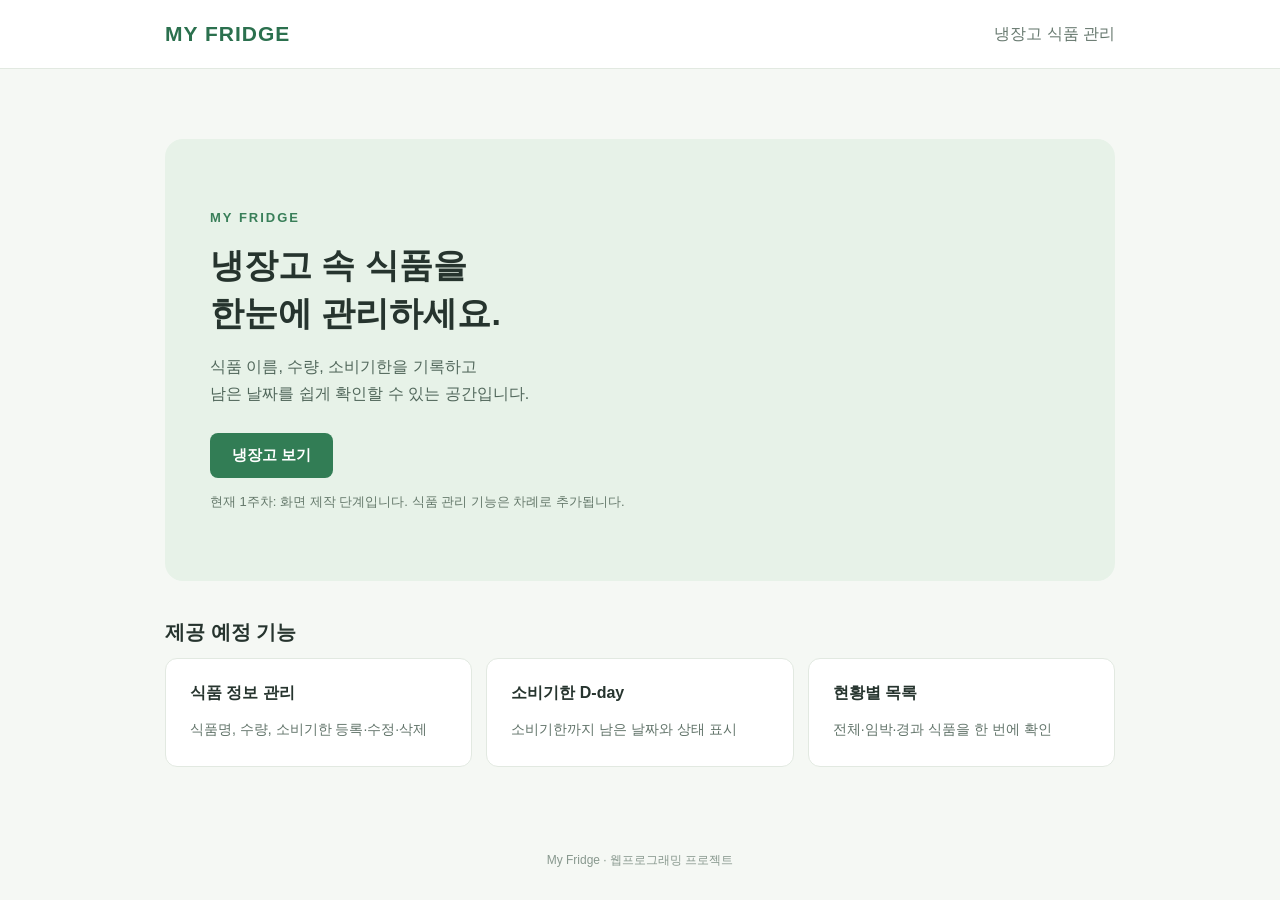
==== index.html @ 52eb0ae8 "Update link text for fridge view" ====
<!DOCTYPE html>
<html lang="ko">
<head>
  <meta charset="UTF-8">
  <meta name="viewport" content="width=device-width, initial-scale=1.0">
  <title>My Fridge | 시작하기</title>
  <link rel="stylesheet" href="style.css">
</head>
<body>
  <header class="site-header">
    <div class="container header-content">
      <a class="brand" href="index.html">MY FRIDGE</a>
      <span class="header-note">냉장고 식품 관리</span>
    </div>
  </header>

  <main class="container home-main">
    <section class="intro-card">
      <p class="eyebrow">MY FRIDGE</p>
      <h1>냉장고 속 식품을<br>한눈에 관리하세요.</h1>
      <p class="intro-text">식품 이름, 수량, 소비기한을 기록하고<br>남은 날짜를 쉽게 확인할 수 있는 공간입니다.</p>
      <a class="primary-button" href="main.html">냉장고 보기</a>
      <p class="helper-text">현재 1주차: 화면 제작 단계입니다. 식품 관리 기능은 차례로 추가됩니다.</p>
    </section>
    <section class="feature-section" aria-label="주요 기능 안내">
      <h2>제공 예정 기능</h2>
      <div class="feature-grid">
        <article class="feature-card"><h3>식품 정보 관리</h3><p>식품명, 수량, 소비기한 등록·수정·삭제</p></article>
        <article class="feature-card"><h3>소비기한 D-day</h3><p>소비기한까지 남은 날짜와 상태 표시</p></article>
        <article class="feature-card"><h3>현황별 목록</h3><p>전체·임박·경과 식품을 한 번에 확인</p></article>
      </div>
    </section>
  </main>
  <footer class="site-footer">My Fridge · 웹프로그래밍 프로젝트</footer>
</body>
</html>
---- style.css ----
/* 1주차: HTML과 초급 CSS를 이용한 기본 화면 구성 */
:root { font-family: Arial, "Malgun Gothic", sans-serif; color: #26342e; background: #f5f8f4; }
* { box-sizing: border-box; }
body { margin: 0; }
a { color: inherit; text-decoration: none; }
.container { width: 92%; max-width: 950px; margin: 0 auto; }
.site-header { background: #fff; border-bottom: 1px solid #e2e9e1; }
.header-content { min-height: 68px; display: flex; align-items: center; justify-content: space-between; }
.brand { font-size: 21px; font-weight: bold; color: #2b704e; letter-spacing: 1px; }
.header-note, .header-link, .muted { color: #66786e; }
.header-link { font-size: 14px; }
.home-main { padding-top: 70px; padding-bottom: 60px; }
.intro-card { background: #e7f2e8; border-radius: 18px; padding: 55px 45px; }
.eyebrow { color: #397f59; font-weight: bold; font-size: 13px; letter-spacing: 2px; }
h1 { font-size: 34px; line-height: 1.4; margin: 12px 0 15px; }
h2 { font-size: 20px; margin: 0 0 12px; }
h3 { font-size: 16px; margin: 0 0 8px; }
p { line-height: 1.7; }
.intro-text { font-size: 16px; color: #51675b; margin-bottom: 25px; }
.primary-button { display: inline-block; background: #327d55; color: #fff; padding: 13px 22px; border-radius: 8px; border: 0; font-size: 15px; font-weight: bold; cursor: pointer; }
.primary-button:hover:not(:disabled) { background: #266442; }
.primary-button:disabled, .summary-box:disabled { cursor: not-allowed; opacity: .7; }
.helper-text, .section-help { color: #65796b; font-size: 13px; }
.feature-section { margin-top: 38px; }
.feature-grid { display: grid; grid-template-columns: repeat(3, 1fr); gap: 14px; }
.feature-card, .panel { background: #fff; border: 1px solid #e2e9e1; border-radius: 12px; padding: 24px; }
.feature-card p { font-size: 14px; color: #62746a; margin-bottom: 0; }
.page-main { padding-top: 36px; padding-bottom: 50px; }
.page-heading { margin-bottom: 24px; }
.page-heading h1 { margin: 4px 0; }
.panel { margin-bottom: 20px; }
.summary-grid { display: grid; grid-template-columns: repeat(3, 1fr); gap: 12px; margin-top: 18px; }
.summary-box { background: #f1f7f1; border: 1px solid #dbe8dc; border-radius: 10px; padding: 20px 10px; color: #294b37; }
.summary-box strong { display: block; font-size: 27px; margin-bottom: 6px; }
.summary-box span { font-size: 13px; }
.form-grid { display: grid; grid-template-columns: 2fr 1fr 1.5fr; gap: 14px; }
.field label { display: block; font-size: 14px; font-weight: bold; margin-bottom: 8px; }
.field input { width: 100%; padding: 11px; border: 1px solid #cdd9ce; border-radius: 7px; font-size: 15px; background: #fff; }
.form-button { margin-top: 20px; }
.section-heading { display: flex; justify-content: space-between; align-items: center; gap: 12px; }
.section-heading .muted { font-size: 13px; }
.empty-state { background: #f8faf8; text-align: center; border: 1px dashed #d7e1d7; padding: 30px 12px; border-radius: 9px; }
.empty-state p { margin: 4px; }
.site-footer { text-align: center; color: #88988e; font-size: 12px; padding: 25px 10px; }
@media (max-width: 620px) {
  .home-main { padding-top: 30px; }
  .intro-card { padding: 32px 24px; }
  h1 { font-size: 27px; }
  .feature-grid, .form-grid { grid-template-columns: 1fr; }
  .summary-box { padding: 17px 4px; }
  .summary-box span { font-size: 11px; }
  .panel { padding: 18px; }
  .section-heading { align-items: flex-start; }
}
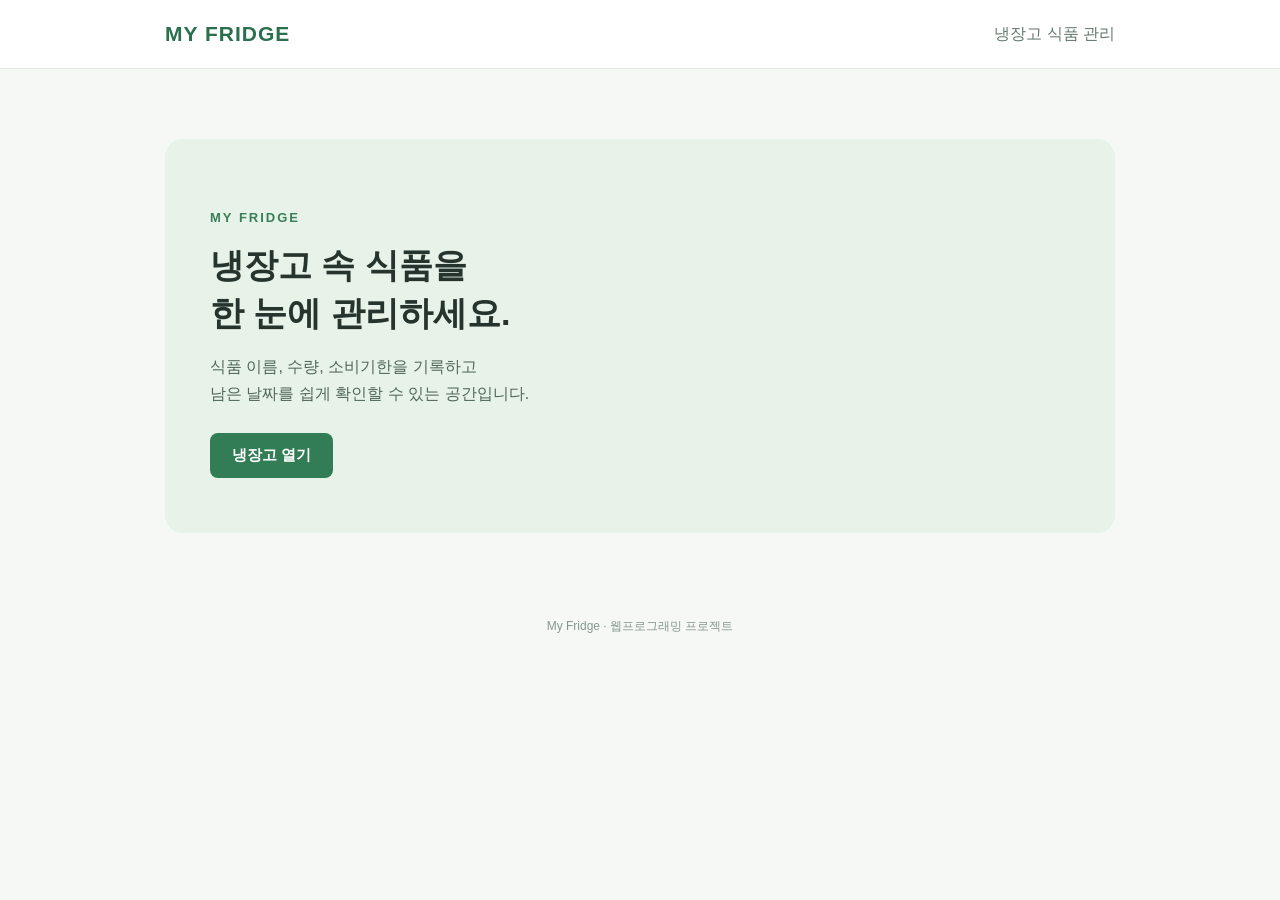
==== commit a76e5783: "Update index.html" ====
--- a/index.html
+++ b/index.html
@@ -17,18 +17,9 @@
   <main class="container home-main">
     <section class="intro-card">
       <p class="eyebrow">MY FRIDGE</p>
-      <h1>냉장고 속 식품을<br>한눈에 관리하세요.</h1>
-      <p class="intro-text">식품 이름, 수량, 소비기한을 기록하고<br>남은 날짜를 쉽게 확인할 수 있는 공간입니다.</p>
-      <a class="primary-button" href="main.html">냉장고 보기</a>
-      <p class="helper-text">현재 1주차: 화면 제작 단계입니다. 식품 관리 기능은 차례로 추가됩니다.</p>
-    </section>
-    <section class="feature-section" aria-label="주요 기능 안내">
-      <h2>제공 예정 기능</h2>
-      <div class="feature-grid">
-        <article class="feature-card"><h3>식품 정보 관리</h3><p>식품명, 수량, 소비기한 등록·수정·삭제</p></article>
-        <article class="feature-card"><h3>소비기한 D-day</h3><p>소비기한까지 남은 날짜와 상태 표시</p></article>
-        <article class="feature-card"><h3>현황별 목록</h3><p>전체·임박·경과 식품을 한 번에 확인</p></article>
-      </div>
+      <h1>냉장고 속 식품을<br>한 눈에 관리하세요.</h1>
+      <p class="intro-text"> 식품 이름, 수량, 소비기한을 기록하고<br>남은 날짜를 쉽게 확인할 수 있는 공간입니다.</p>
+      <a class="primary-button" href="main.html">냉장고 열기</a>
     </section>
   </main>
   <footer class="site-footer">My Fridge · 웹프로그래밍 프로젝트</footer>
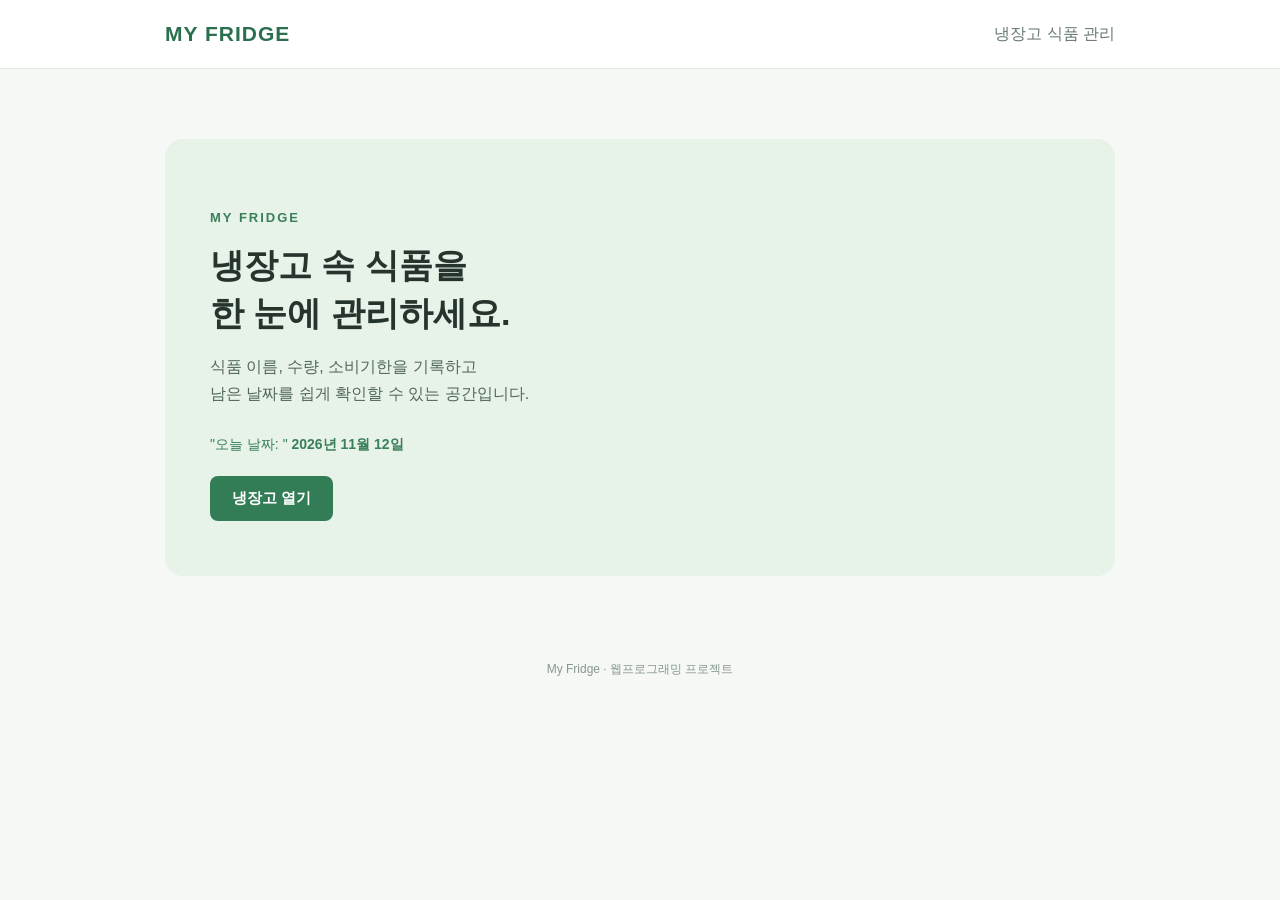
==== commit f68c3d27: "Change current date display format in index.html Updated the current date display in the intro secti" ====
--- a/index.html
+++ b/index.html
@@ -19,6 +19,9 @@
       <p class="eyebrow">MY FRIDGE</p>
       <h1>냉장고 속 식품을<br>한 눈에 관리하세요.</h1>
       <p class="intro-text"> 식품 이름, 수량, 소비기한을 기록하고<br>남은 날짜를 쉽게 확인할 수 있는 공간입니다.</p>
+      <p class="current-date">"오늘 날짜: "
+        <strong id="today-date">2026년 11월 12일</strong>
+      </p>
       <a class="primary-button" href="main.html">냉장고 열기</a>
     </section>
   </main>
--- a/style.css
+++ b/style.css
@@ -1,4 +1,4 @@
-/* 1주차: HTML과 초급 CSS를 이용한 기본 화면 구성 */
+/* 1주차: HTML과 CSS를 이용한 기본 화면 구성 */
 :root { font-family: Arial, "Malgun Gothic", sans-serif; color: #26342e; background: #f5f8f4; }
 * { box-sizing: border-box; }
 body { margin: 0; }
@@ -14,21 +14,16 @@
 .eyebrow { color: #397f59; font-weight: bold; font-size: 13px; letter-spacing: 2px; }
 h1 { font-size: 34px; line-height: 1.4; margin: 12px 0 15px; }
 h2 { font-size: 20px; margin: 0 0 12px; }
-h3 { font-size: 16px; margin: 0 0 8px; }
 p { line-height: 1.7; }
 .intro-text { font-size: 16px; color: #51675b; margin-bottom: 25px; }
+.current-date { font-size:14px; color: #397f59; margin-bottom: 20px; }
 .primary-button { display: inline-block; background: #327d55; color: #fff; padding: 13px 22px; border-radius: 8px; border: 0; font-size: 15px; font-weight: bold; cursor: pointer; }
 .primary-button:hover:not(:disabled) { background: #266442; }
 .primary-button:disabled, .summary-box:disabled { cursor: not-allowed; opacity: .7; }
-.helper-text, .section-help { color: #65796b; font-size: 13px; }
-.feature-section { margin-top: 38px; }
-.feature-grid { display: grid; grid-template-columns: repeat(3, 1fr); gap: 14px; }
-.feature-card, .panel { background: #fff; border: 1px solid #e2e9e1; border-radius: 12px; padding: 24px; }
-.feature-card p { font-size: 14px; color: #62746a; margin-bottom: 0; }
+.panel { background: #fff; border: 1px solid #e2e9e1; border-radius: 12px; padding: 24px;  margin-bottom: 20px;}
 .page-main { padding-top: 36px; padding-bottom: 50px; }
 .page-heading { margin-bottom: 24px; }
 .page-heading h1 { margin: 4px 0; }
-.panel { margin-bottom: 20px; }
 .summary-grid { display: grid; grid-template-columns: repeat(3, 1fr); gap: 12px; margin-top: 18px; }
 .summary-box { background: #f1f7f1; border: 1px solid #dbe8dc; border-radius: 10px; padding: 20px 10px; color: #294b37; }
 .summary-box strong { display: block; font-size: 27px; margin-bottom: 6px; }
@@ -38,15 +33,16 @@
 .field input { width: 100%; padding: 11px; border: 1px solid #cdd9ce; border-radius: 7px; font-size: 15px; background: #fff; }
 .form-button { margin-top: 20px; }
 .section-heading { display: flex; justify-content: space-between; align-items: center; gap: 12px; }
-.section-heading .muted { font-size: 13px; }
 .empty-state { background: #f8faf8; text-align: center; border: 1px dashed #d7e1d7; padding: 30px 12px; border-radius: 9px; }
 .empty-state p { margin: 4px; }
 .site-footer { text-align: center; color: #88988e; font-size: 12px; padding: 25px 10px; }
+#sort-select { padding: 8px 12px; border: 1px solid #cdd9ce; border-radius: 7px; background: #fff; color: #26342e; font-size: 14px; cursor: pointer;}
+
 @media (max-width: 620px) {
   .home-main { padding-top: 30px; }
   .intro-card { padding: 32px 24px; }
   h1 { font-size: 27px; }
-  .feature-grid, .form-grid { grid-template-columns: 1fr; }
+  .form-grid { grid-template-columns: 1fr; }
   .summary-box { padding: 17px 4px; }
   .summary-box span { font-size: 11px; }
   .panel { padding: 18px; }
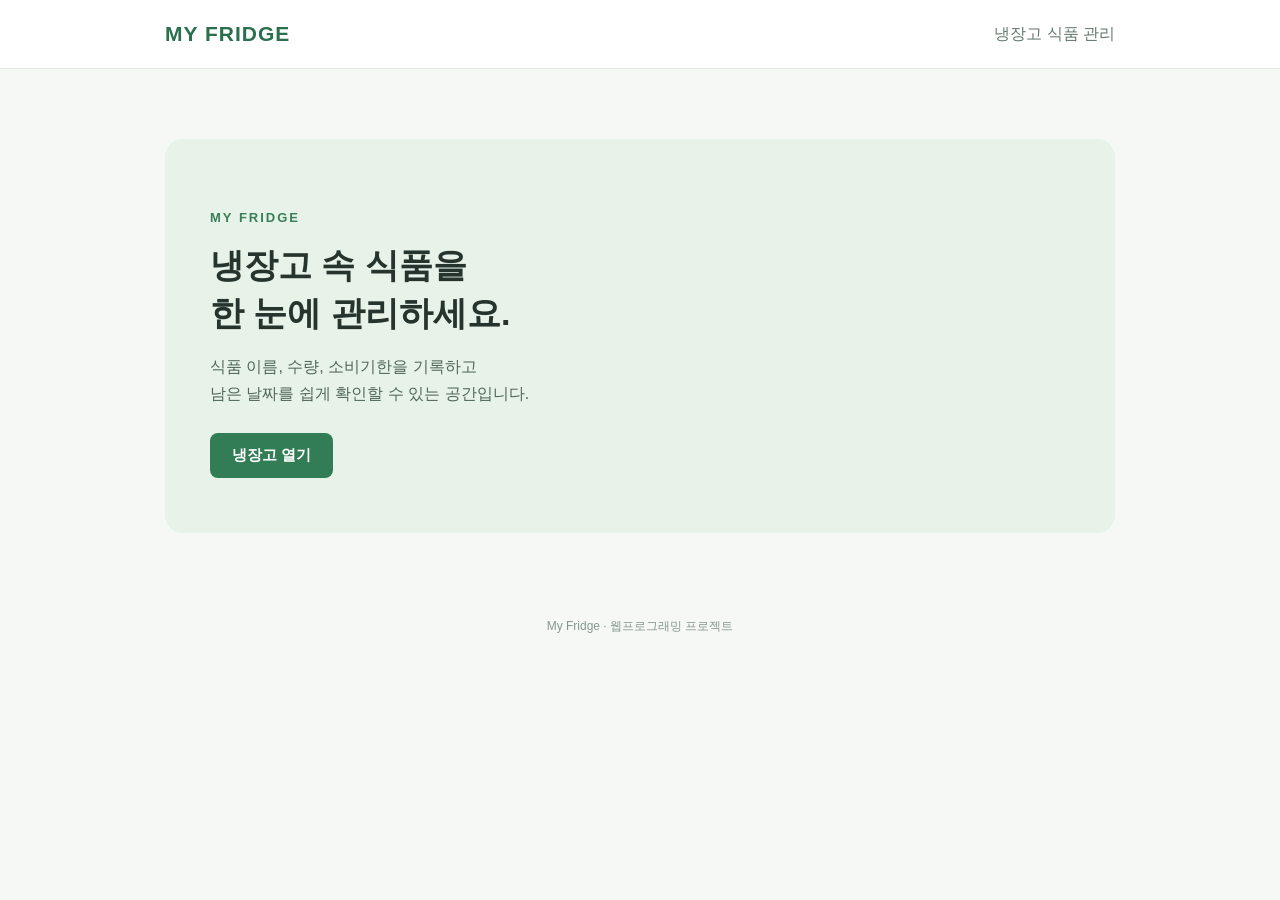
==== commit 324d78f9: "Update index.html" ====
--- a/index.html
+++ b/index.html
@@ -19,9 +19,7 @@
       <p class="eyebrow">MY FRIDGE</p>
       <h1>냉장고 속 식품을<br>한 눈에 관리하세요.</h1>
       <p class="intro-text"> 식품 이름, 수량, 소비기한을 기록하고<br>남은 날짜를 쉽게 확인할 수 있는 공간입니다.</p>
-      <p class="current-date">"오늘 날짜: "
-        <strong id="today-date">2026년 11월 12일</strong>
-      </p>
+      <p class="current-date" id="currentDate"></p>
       <a class="primary-button" href="main.html">냉장고 열기</a>
     </section>
   </main>
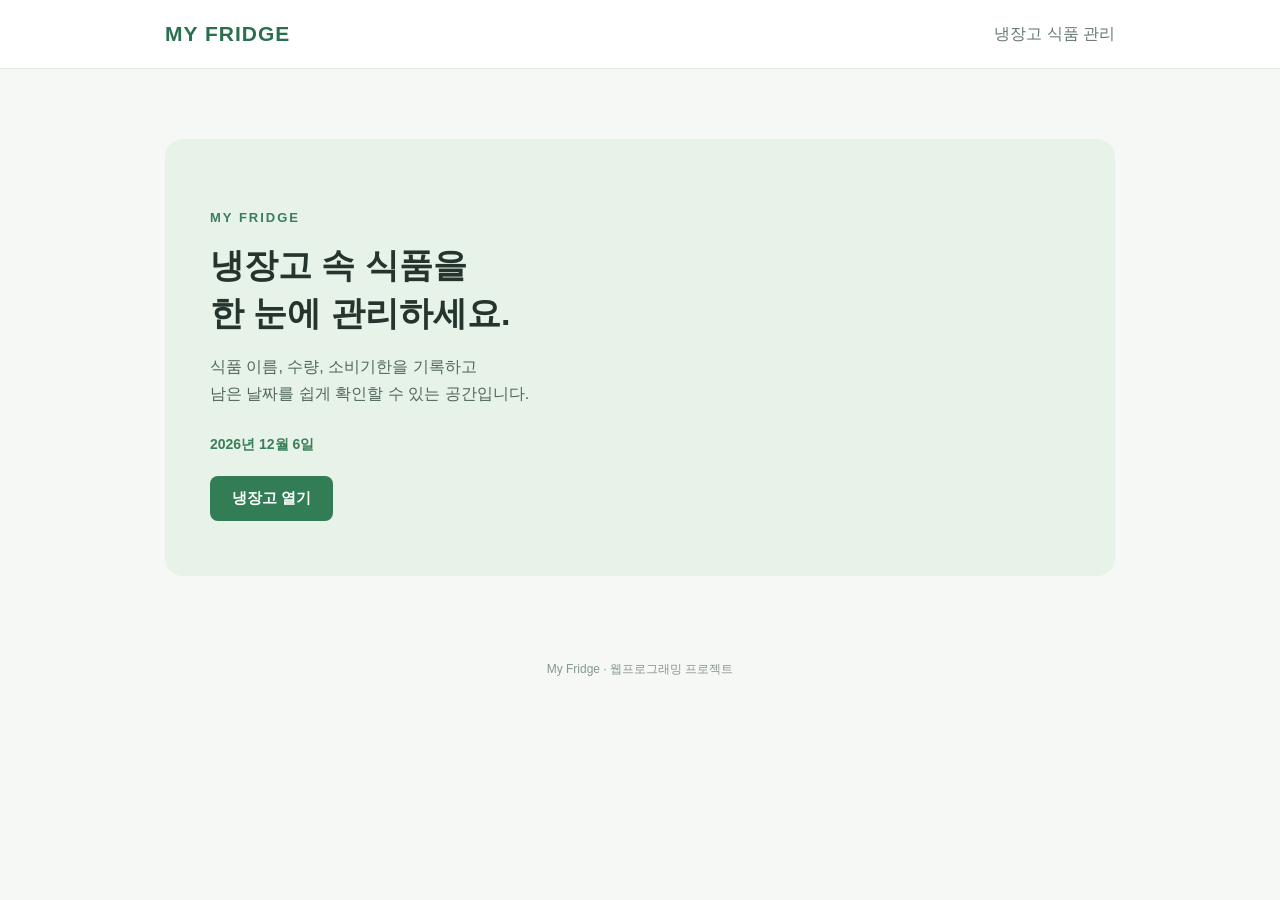
==== commit b26dcb62: "Update index.html" ====
--- a/index.html
+++ b/index.html
@@ -19,10 +19,11 @@
       <p class="eyebrow">MY FRIDGE</p>
       <h1>냉장고 속 식품을<br>한 눈에 관리하세요.</h1>
       <p class="intro-text"> 식품 이름, 수량, 소비기한을 기록하고<br>남은 날짜를 쉽게 확인할 수 있는 공간입니다.</p>
-      <p class="current-date" id="currentDate"></p>
+      <p class="current-date"> <strong id="currentDate"></strong></p>
       <a class="primary-button" href="main.html">냉장고 열기</a>
     </section>
   </main>
   <footer class="site-footer">My Fridge · 웹프로그래밍 프로젝트</footer>
+  <script src="index.js"></script>
 </body>
 </html>
--- a/style.css
+++ b/style.css
@@ -38,13 +38,112 @@
 .site-footer { text-align: center; color: #88988e; font-size: 12px; padding: 25px 10px; }
 #sort-select { padding: 8px 12px; border: 1px solid #cdd9ce; border-radius: 7px; background: #fff; color: #26342e; font-size: 14px; cursor: pointer;}
 
-@media (max-width: 620px) {
-  .home-main { padding-top: 30px; }
-  .intro-card { padding: 32px 24px; }
-  h1 { font-size: 27px; }
-  .form-grid { grid-template-columns: 1fr; }
-  .summary-box { padding: 17px 4px; }
-  .summary-box span { font-size: 11px; }
-  .panel { padding: 18px; }
-  .section-heading { align-items: flex-start; }
+/* 2주차: 식품 목록 및 장보기 목록 디자인 */
+
+/* 식품 목록과 장보기 목록 */
+.food-item, .shopping-item {
+  display: flex;
+  justify-content: space-between;
+  align-items: center;
+  gap: 15px;
+  padding: 15px 5px;
+  border-bottom: 1px solid #e2e9e1;
 }
+/* 식품 및 장보기 목록 마지막 구분선 제거 */
+.food-item:last-child,
+.shopping-item:last-child {
+  border-bottom: none;
+}
+
+/* 식품 이름 */
+.item-name {
+  font-size: 16px;
+  font-weight: bold;
+}
+
+/* 소비기한 표시 */
+.item-meta {
+  font-size: 13px;
+  color: #66786e;
+  margin-top: 6px;
+}
+
+/* 식품 관리 버튼 배치 */
+.item-actions {
+  display: flex;
+  align-items: center;
+  flex-wrap: wrap;
+  gap: 6px;
+}
+
+/* 수량 및 수정·삭제 버튼 */
+.small-button, .secondary-button {
+  padding: 8px 12px;
+  background: #fff;
+  border: 1px solid #cdd9ce;
+  border-radius: 7px;
+  color: #26342e;
+  cursor: pointer;
+}
+
+.small-button:hover, .secondary-button:hover {
+  background: #f1f7f1;
+}
+
+/* 삭제 버튼 */
+.danger-button {
+  color: #c0392b;
+}
+
+/* 수량 표시 */
+.qty-number {
+  margin: 0 5px;
+  font-weight: bold;
+}
+
+/* 수정 취소 버튼 */
+.secondary-button {
+  margin-left: 8px;
+}
+
+/* 숨겨진 버튼은 표시하지 않음 */
+[hidden] {
+  display: none !important;
+}
+
+/* 장보기 설명 */
+.section-help {
+  font-size: 14px;
+  color: #66786e;
+}
+
+/* 장보기 입력 폼 */
+.shopping-form {
+  display: flex;
+  align-items: flex-end;
+  gap: 12px;
+  margin-bottom: 20px;
+}
+
+.shopping-form .field {
+  flex: 1;
+}
+
+/* 장보기 체크박스 */
+.shopping-item label {
+  display: flex;
+  align-items: center;
+  gap: 10px;
+}
+/* 장보기 체크박스 디자인 */
+.shopping-item input[type="checkbox"] {
+  width: 17px;
+  height: 17px;
+  cursor: pointer;
+}
+
+/* 구매 완료된 품목 */
+.is-checked {
+  text-decoration: line-through;
+  color: #999;
+}
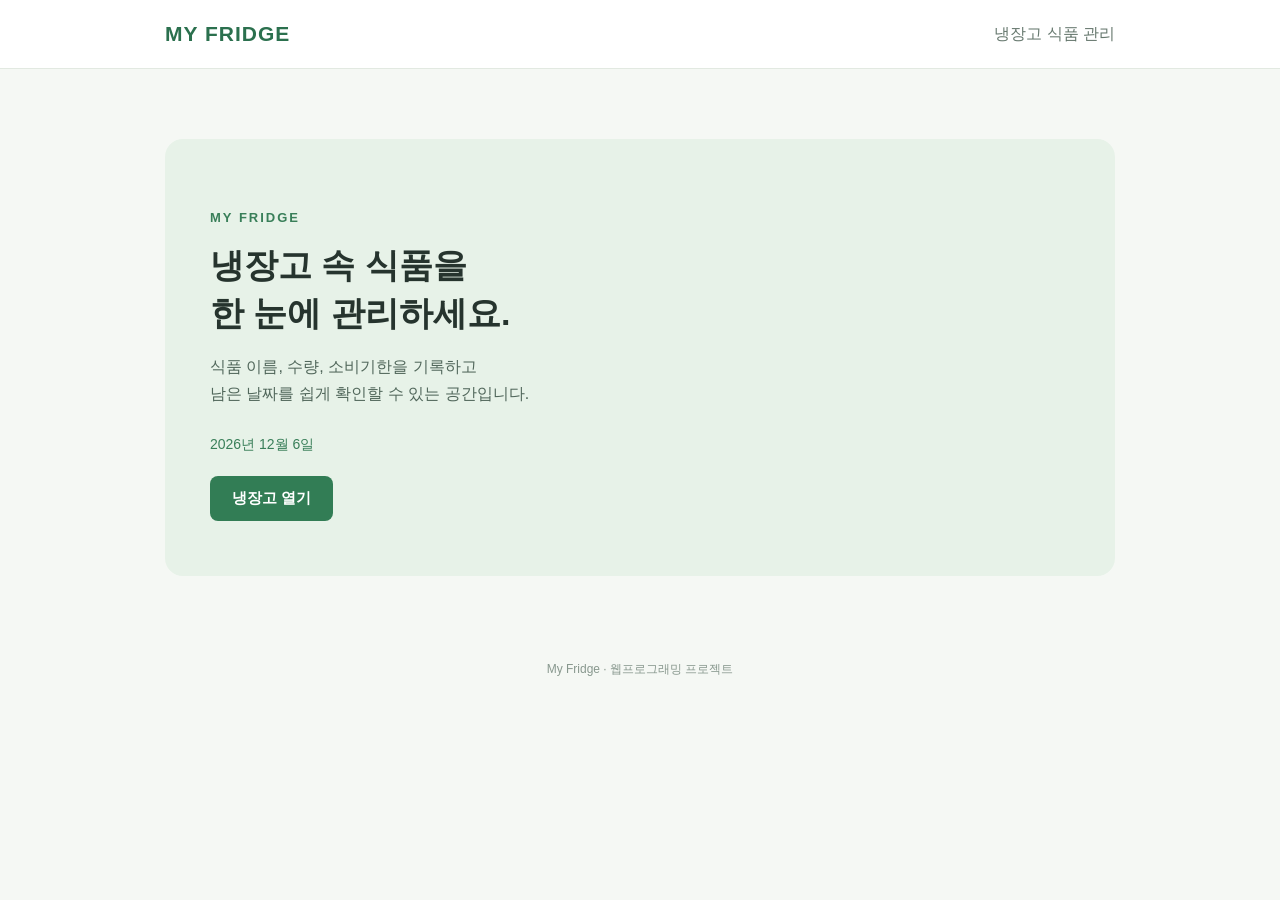
==== commit 034e353a: "Fix current date element in index.html" ====
--- a/index.html
+++ b/index.html
@@ -19,7 +19,7 @@
       <p class="eyebrow">MY FRIDGE</p>
       <h1>냉장고 속 식품을<br>한 눈에 관리하세요.</h1>
       <p class="intro-text"> 식품 이름, 수량, 소비기한을 기록하고<br>남은 날짜를 쉽게 확인할 수 있는 공간입니다.</p>
-      <p class="current-date"> <strong id="currentDate"></strong></p>
+      <p class="current-date" id="currentDate"></p>
       <a class="primary-button" href="main.html">냉장고 열기</a>
     </section>
   </main>
